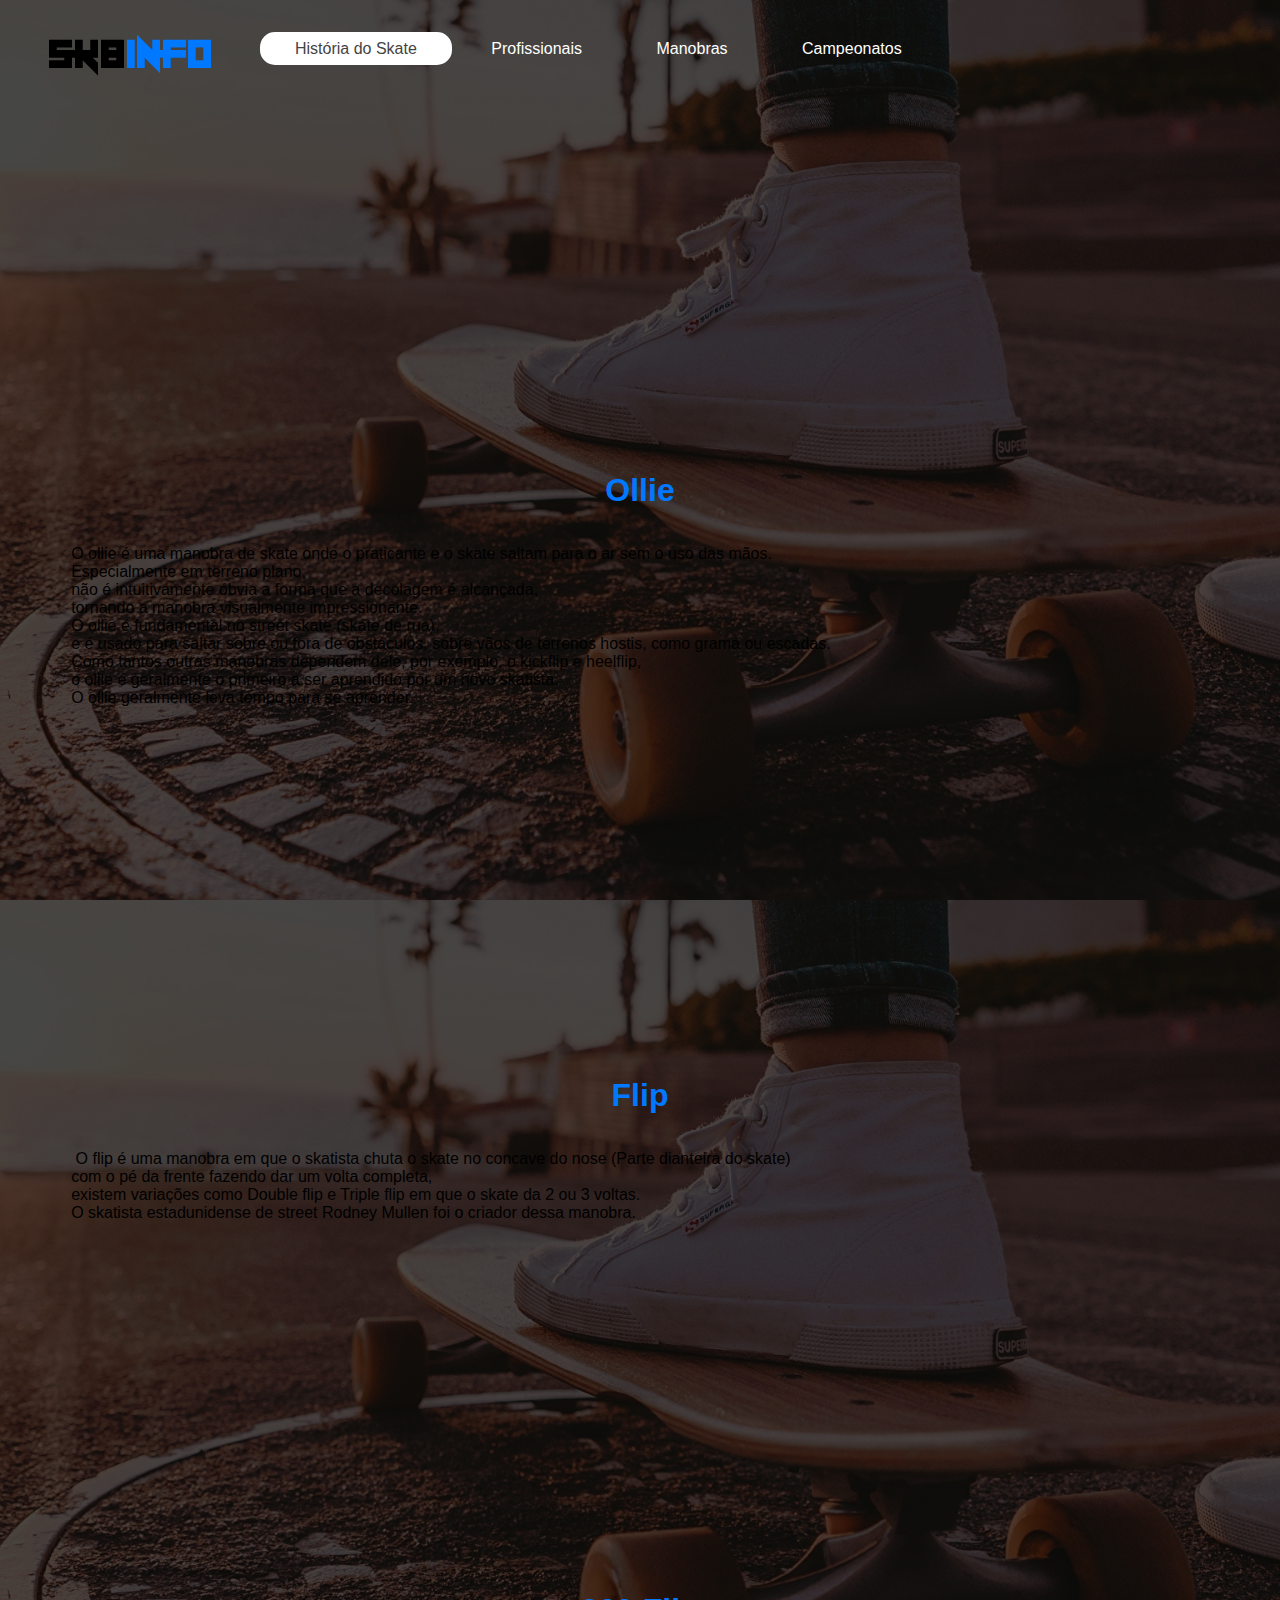
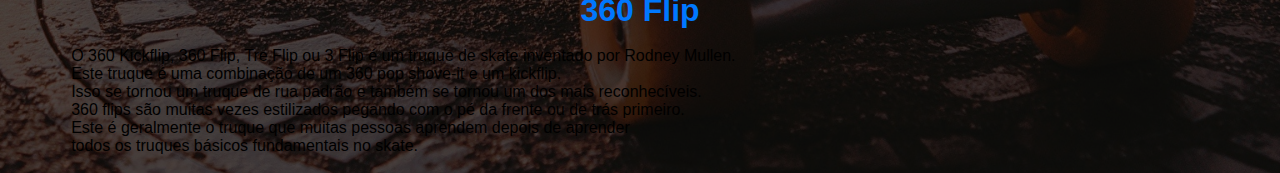
==== manobras.html @ ae322534 "henrique 06/05" ====
<!DOCTYPE html>
<html>
<head>
    <title>SK8INFO</title>
    <link rel="stylesheet" type="text/css" href="./css/mainindex.css">

</head>
<body>
    <header class="menu">
        <div class="logo">
            <img src="./img/logo_site.png">
        </div>

        
    
        <nav class="botao-menu">
            <ul>
                <li><a href="index.html" class="ativo">História do Skate</a></li>
                <li><a href="Profissionais.html">Profissionais</a></li>
                <li><a href="manobras.html">Manobras</a></li>
                <li><a href="">Campeonatos</a></li>

            </ul>
        </nav><!-- menu -->

        
        </div>  
     
    </header>
    <div class="manobra1">
        <div class="man1">
            <iframe width="230" height="330" src="https://www.youtube.com/embed/c-ELPzHusBo" title="YouTube video player" frameborder="0" allow="accelerometer; autoplay; clipboard-write; encrypted-media; gyroscope; picture-in-picture" allowfullscreen></iframe>
            <pre>
            <h1><strong>Ollie</strong></h1>

                O ollie é uma manobra de skate onde o praticante e o skate saltam para o ar sem o uso das mãos.
                Especialmente em terreno plano,
                não é intuitivamente óbvia a forma que a decolagem é alcançada,
                tornando a manobra visualmente impressionante.
                O ollie é fundamental no street skate (skate de rua),
                e é usado para saltar sobre ou fora de obstáculos, sobre vãos de terrenos hostis, como grama ou escadas.
                Como tantos outras manobras dependem dele, por exemplo, o kickflip e heelflip,
                o ollie é geralmente o primeiro a ser aprendido por um novo skatista.
                O ollie geralmente leva tempo para se aprender.
            </pre>
        </div>
    </div>
    <div class="manobra2">
        <div class="man2">
            <iframe width="230" height="330" src="https://www.youtube.com/embed/r591OEDQGxE" title="YouTube video player" frameborder="0" allow="accelerometer; autoplay; clipboard-write; encrypted-media; gyroscope; picture-in-picture" allowfullscreen></iframe>
            <pre>
            <h1><strong>Flip</strong></h1> 
            
                 O flip é uma manobra em que o skatista chuta o skate no concave do nose (Parte dianteira do skate)
                com o pé da frente fazendo dar um volta completa,
                existem variações como Double flip e Triple flip em que o skate da 2 ou 3 voltas.
                O skatista estadunidense de street Rodney Mullen foi o criador dessa manobra.
            </pre>
        </div>
    </div>
    <div class="manobra3">
        <div class="man3">
            <iframe width="230" height="330" src="https://www.youtube.com/embed/ViksncfMUVk" title="YouTube video player" frameborder="0" allow="accelerometer; autoplay; clipboard-write; encrypted-media; gyroscope; picture-in-picture" allowfullscreen></iframe>
            <pre>
            <h1><strong>360 Flip</strong></h1>
                O 360 Kickflip, 360 Flip, Tre Flip ou 3 Flip é um truque de skate inventado por Rodney Mullen.
                Este truque é uma combinação de um 360 pop shove-it e um kickflip.
                Isso se tornou um truque de rua padrão e também se tornou um dos mais reconhecíveis.
                360 flips são muitas vezes estilizados pegando com o pé da frente ou de trás primeiro.
                Este é geralmente o truque que muitas pessoas aprendem depois de aprender
                todos os truques básicos fundamentais no skate. 
            </pre>
        </div>
    </div>

</body>
</html>
---- css/mainindex.css ----
*{
    margin: 0;
    padding: 0;
    box-sizing: border-box;
    font-family: Arial, Helvetica, sans-serif;
    
}


.center {
    border: 5px solid #FFFF00;
    text-align: center;
    }

body{
    width: 100%;
    height: 100vh;
    background-image:linear-gradient(rgba(0,0,0,0.7), rgba(0,0,0,0.7)), url('../img/aa.jpg');
    background-position: center;
    background-size: cover;
}

a{
    text-decoration: none;
}

.menu{
    position: relative;
    width: 100%;
    display: flex;
    justify-content: space-between;
    padding: 30px;
    margin-top: 0px;
}

.menu li{
    display: inline-block;
    height: 40px;
    margin-left: 0;
    border-right:0px solid #c0c0c0;
}

.menu ul {
    list-style: none;
    padding: 10px;
    width: 1000px;
    border-right:0px solid #c0c0c0;
}

header.menu a{
    color: rgb(255, 255, 255);
    padding: 8px 35px;
    border-radius: 15px;
    transition: 200ms;
    position: static;
    text-align:right;
}

.menu .ativo, .menu a:hover{
    color: #444;
    background-color: white;
}

.Titulo{
    color: rgb(255, 255, 255);
    margin-top: 90px;
    text-align: center;
}

h2{
    color: rgb(255, 255, 255);
    text-align: left;
    font: normal 25px;
    text-align: center;
}

p{
    font: normal 19px arial, Verdana, serif;
    color: rgb(255, 255, 255);
    margin-top: 0px;
    text-align: left;
    text-indent: 30px;
}

.corpo{
    margin-top: 150px;
    position: right;
    height: auto;
    border: 0px solid #ff0095;
    margin-left: 40px;
    margin-right: 40px;
}

        .textoatleta{
    margin-top: 20px;
}

h1{
    text-align: center;
    color: #0078ff;
}
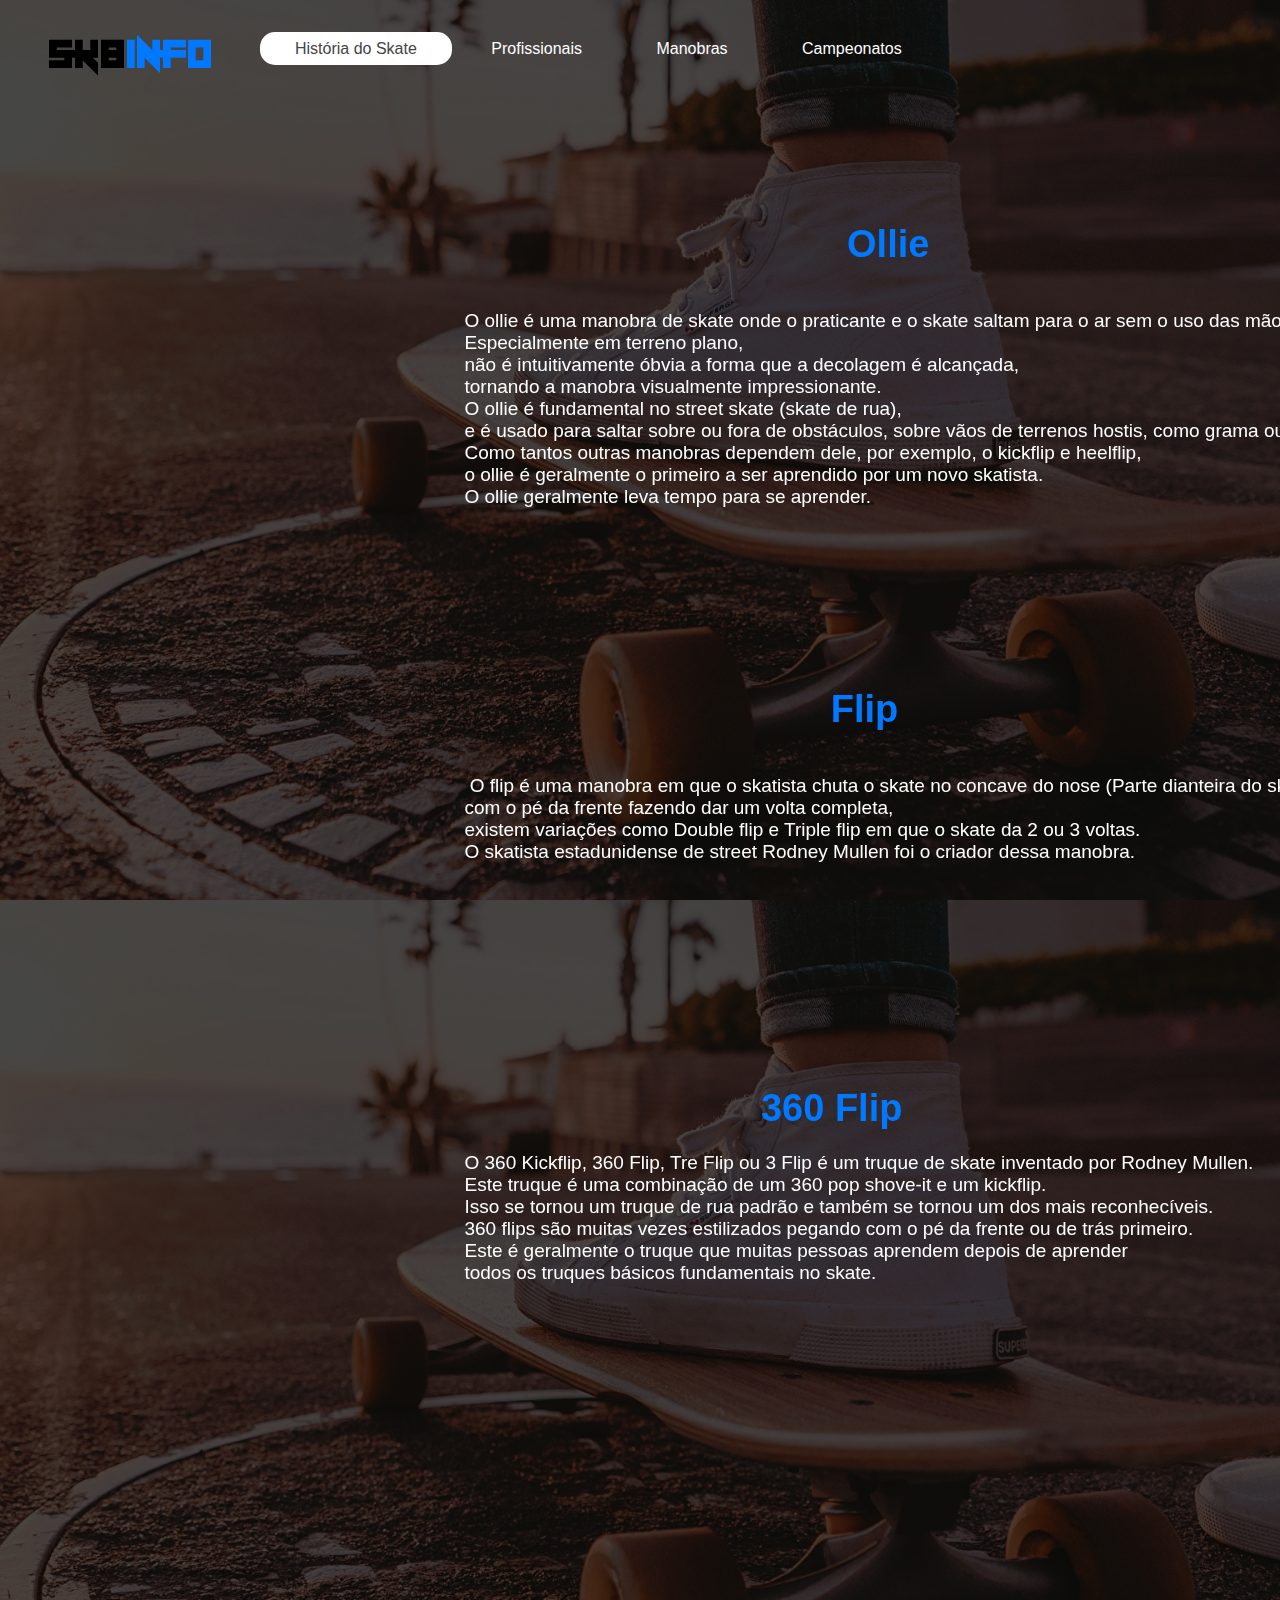
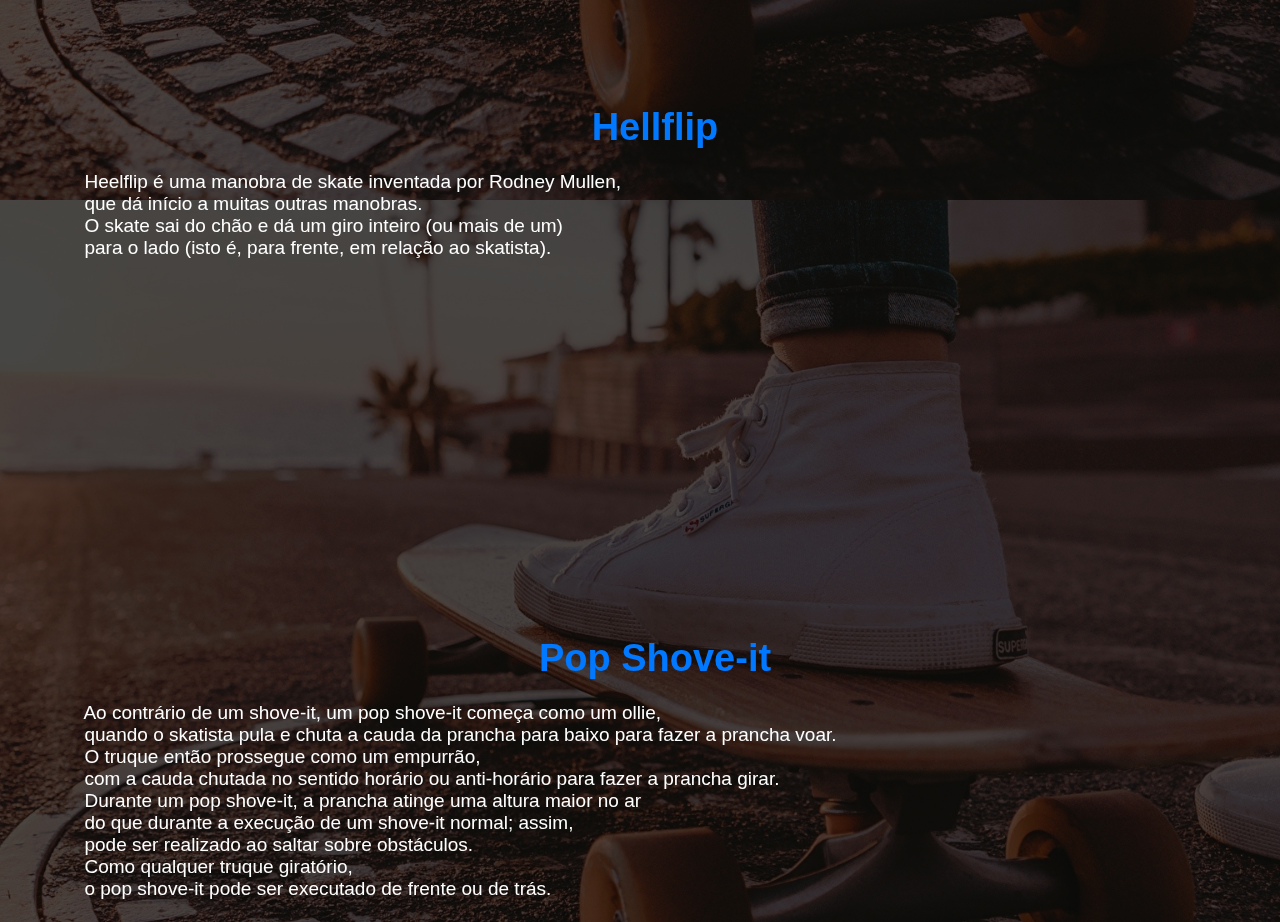
==== commit e8ed5319: "henrique 08/05" ====
--- a/manobras.html
+++ b/manobras.html
@@ -29,7 +29,7 @@
     </header>
     <div class="manobra1">
         <div class="man1">
-            <iframe width="230" height="330" src="https://www.youtube.com/embed/c-ELPzHusBo" title="YouTube video player" frameborder="0" allow="accelerometer; autoplay; clipboard-write; encrypted-media; gyroscope; picture-in-picture" allowfullscreen></iframe>
+            <iframe width="230" height="330" src="https://www.youtube.com/embed/KryhHarbQX4" title="YouTube video player" frameborder="0" allow="accelerometer; autoplay; clipboard-write; encrypted-media; gyroscope; picture-in-picture" allowfullscreen></iframe>
             <pre>
             <h1><strong>Ollie</strong></h1>
 
@@ -72,6 +72,35 @@
             </pre>
         </div>
     </div>
+    <div class="manobra4">
+        <div class="man4">
+            <iframe width="230" height="330" src="https://www.youtube.com/embed/rF-Tl5AJWgQ" title="YouTube video player" frameborder="0" allow="accelerometer; autoplay; clipboard-write; encrypted-media; gyroscope; picture-in-picture" allowfullscreen></iframe>
+            <pre>
+            <h1><strong>Hellflip</strong></h1>
+                Heelflip é uma manobra de skate inventada por Rodney Mullen,
+                que dá início a muitas outras manobras.
+                O skate sai do chão e dá um giro inteiro (ou mais de um)
+                para o lado (isto é, para frente, em relação ao skatista).
+            </pre>
+        </div>
+    </div>
+    <div class="manobra5">
+        <div class="man5">
+            <iframe width="230" height="330" src="https://www.youtube.com/embed/1mjT4MlVR44" title="YouTube video player" frameborder="0" allow="accelerometer; autoplay; clipboard-write; encrypted-media; gyroscope; picture-in-picture" allowfullscreen></iframe>
+            <pre>
+            <h1><strong>Pop Shove-it</strong></h1>
+                Ao contrário de um shove-it, um pop shove-it começa como um ollie,
+                quando o skatista pula e chuta a cauda da prancha para baixo para fazer a prancha voar.
+                O truque então prossegue como um empurrão,
+                com a cauda chutada no sentido horário ou anti-horário para fazer a prancha girar.
+                Durante um pop shove-it, a prancha atinge uma altura maior no ar
+                do que durante a execução de um shove-it normal; assim,
+                pode ser realizado ao saltar sobre obstáculos.
+                Como qualquer truque giratório,
+                o pop shove-it pode ser executado de frente ou de trás.
+            </pre>
+        </div>
+    </div>
 
 </body>
 </html>--- a/css/mainindex.css
+++ b/css/mainindex.css
@@ -100,5 +100,31 @@
     color: #0078ff;
 }
 
+.man1{
+    display: flex;
+    align-items: center;
+    margin-left: 150px;
+    margin-top: 80px;
+}
 
+pre{
+    font: normal 19px arial, Verdana, serif;
+    color: rgb(255, 255, 255);
+    margin-top: 0px;
+    text-align: left;
+    text-indent: 30px;
+}
 
+.man2{
+    display: flex;
+    align-items: center;
+    margin-left: 150px;
+    margin-top: 80px;
+}
+
+.man3{
+    display: flex;
+    align-items: center;
+    margin-left: 150px;
+    margin-top: 80px;
+}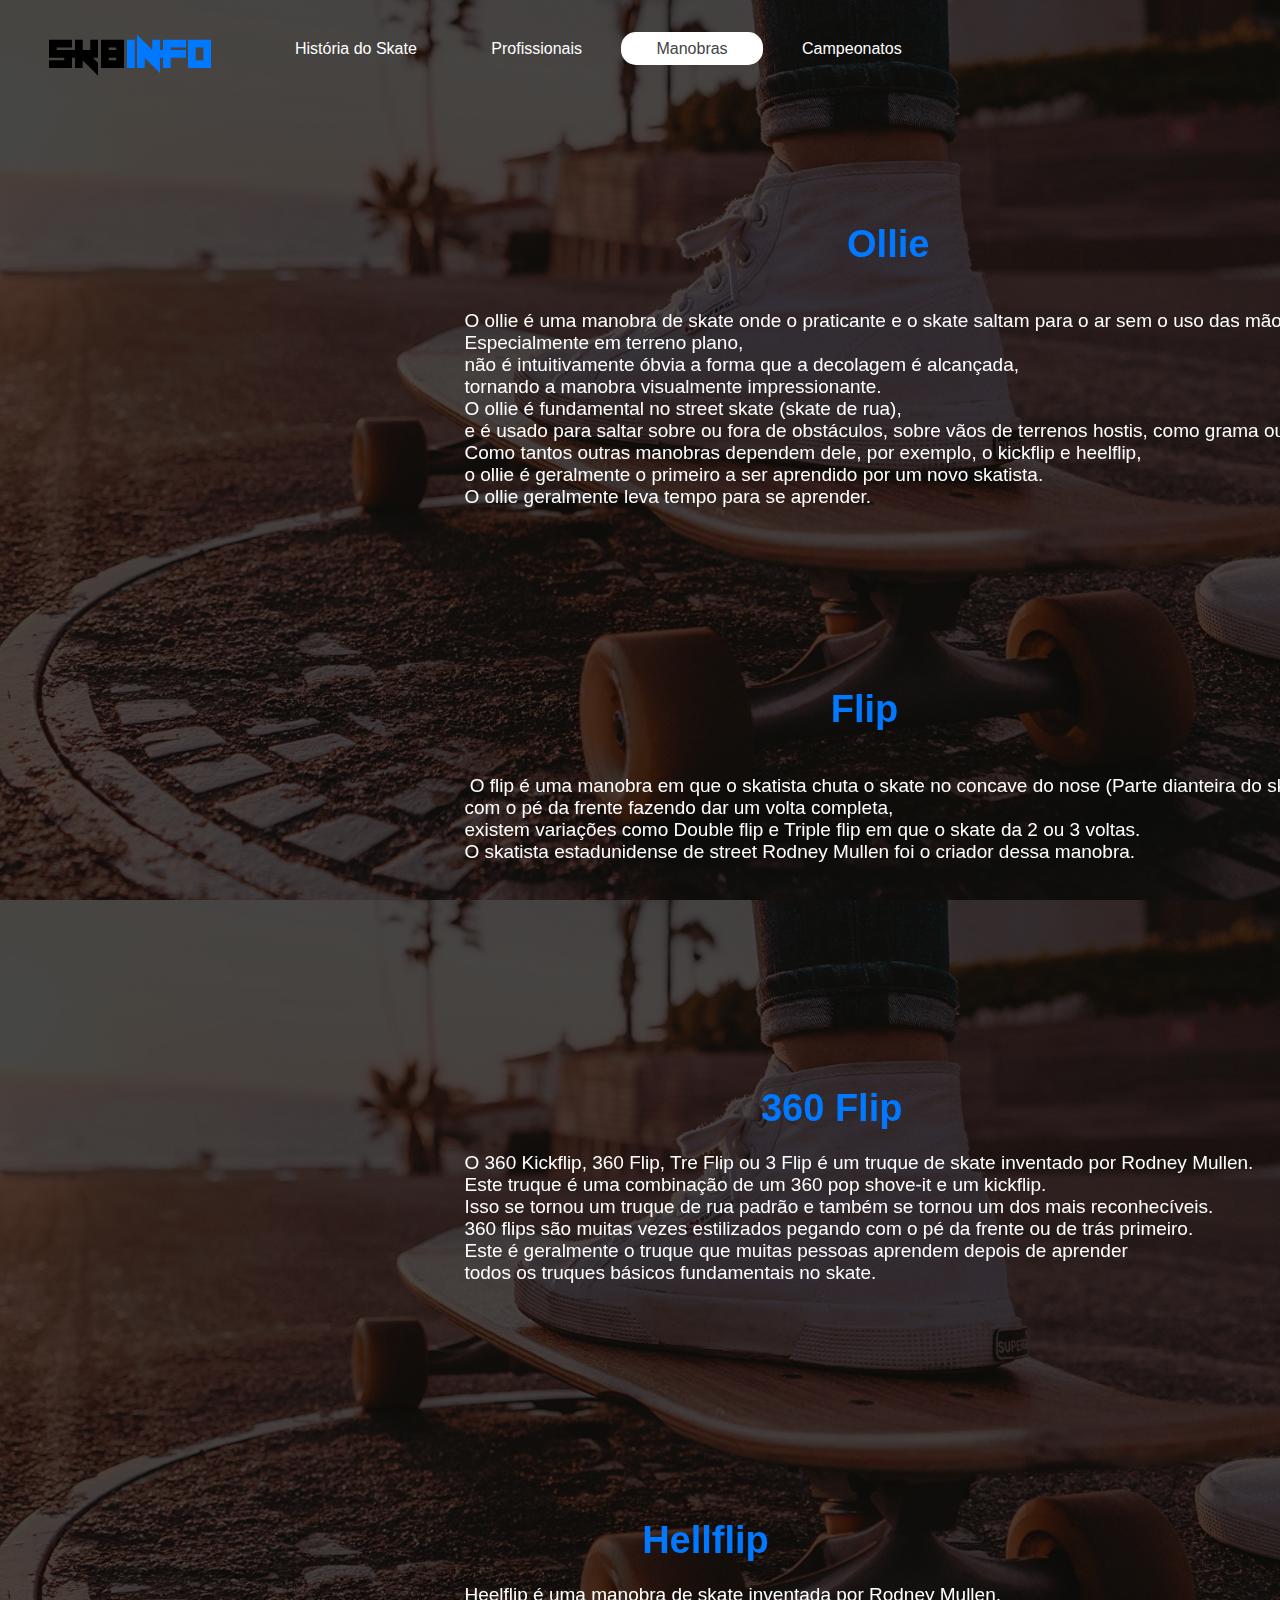
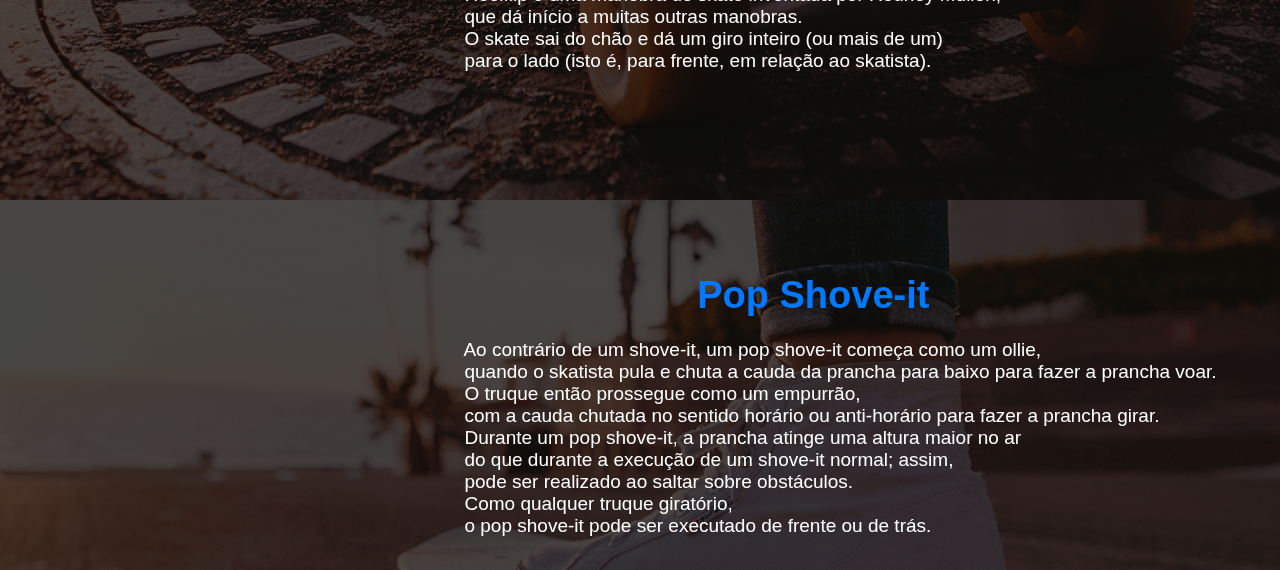
==== commit a4bc342e: "henrique 10/05" ====
--- a/manobras.html
+++ b/manobras.html
@@ -15,10 +15,10 @@
     
         <nav class="botao-menu">
             <ul>
-                <li><a href="index.html" class="ativo">História do Skate</a></li>
+                <li><a href="index.html">História do Skate</a></li>
                 <li><a href="Profissionais.html">Profissionais</a></li>
-                <li><a href="manobras.html">Manobras</a></li>
-                <li><a href="">Campeonatos</a></li>
+                <li><a href="manobras.html" class="ativo">Manobras</a></li>
+                <li><a href="campeonatos.html">Campeonatos</a></li>
 
             </ul>
         </nav><!-- menu -->
--- a/css/mainindex.css
+++ b/css/mainindex.css
@@ -127,4 +127,79 @@
     align-items: center;
     margin-left: 150px;
     margin-top: 80px;
+}
+
+.man4{
+    display: flex;
+    align-items: center;
+    margin-left: 150px;
+    margin-top: 80px;
+}
+
+.man5{
+    display: flex;
+    align-items: center;
+    margin-left: 150px;
+    margin-top: 80px;
+}
+        .textoatleta{
+    margin-top: 20px;
+}
+
+h1{
+    text-align: center;
+    color: #0078ff;
+}
+.atletas1{
+    margin-left: 50px;
+    margin-right: 50px;
+}
+.LuanVilanova{
+    width: 400px;
+   margin-left: 400px;
+}
+.LeticiaBufoni{
+    margin-left: 400px;
+    width: 100px;
+}
+.KelvinHoefler{
+    margin-left: 400px;
+}
+.PedroBarros{
+    margin-left: 400px;
+}
+
+.camp1 {
+    display: flex;
+    align-items: center;
+    margin-left: 150px;
+    margin-top: 80px;
+}
+
+.camp2 {
+    display: flex;
+    align-items: center;
+    margin-left: 150px;
+    margin-top: 80px;
+}
+
+.camp3 {
+    display: flex;
+    align-items: center;
+    margin-left: 150px;
+    margin-top: 80px;
+}
+
+.camp4 {
+    display: flex;
+    align-items: center;
+    margin-left: 150px;
+    margin-top: 80px;
+}
+
+.camp5{
+    display: flex;
+    align-items: center;
+    margin-left: 150px;
+    margin-top: 80px;
 }